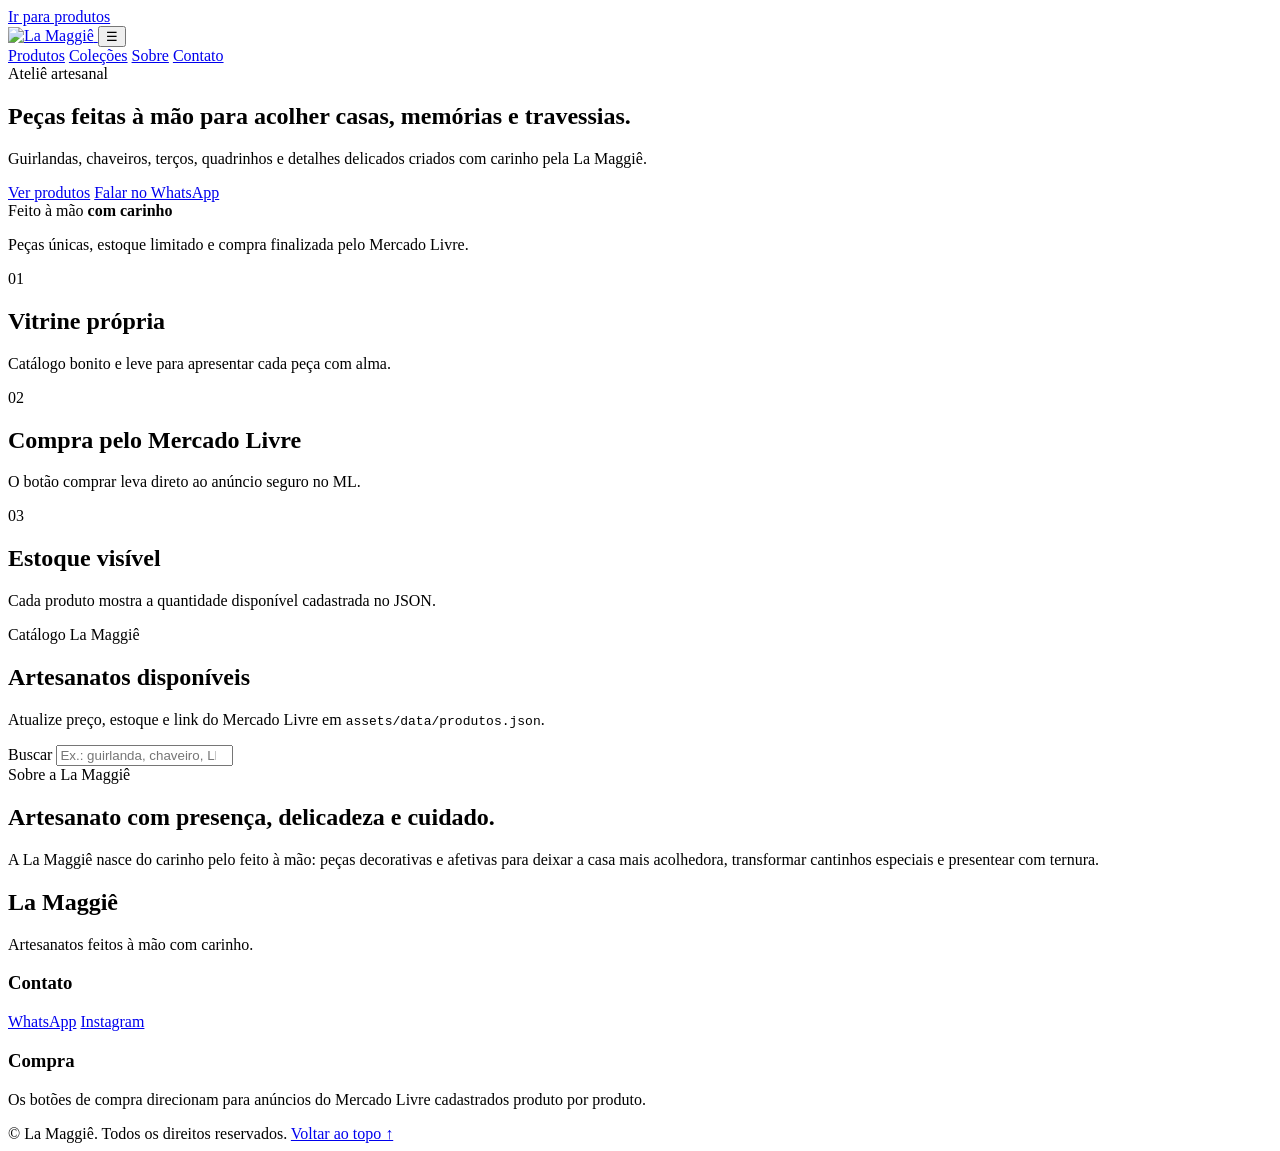
==== index.html @ 77d9218f "Add files via upload" ====
<!doctype html>
<html lang="pt-BR">
<head>
  <meta charset="utf-8">
  <meta name="viewport" content="width=device-width,initial-scale=1">
  <title>La Maggiê | Artesanatos feitos à mão com carinho</title>
  <meta name="description" content="Vitrine oficial La Maggiê: guirlandas, chaveiros, terços, quadrinhos e artesanatos feitos à mão com carinho. Compra segura pelo Mercado Livre.">
  <meta name="theme-color" content="#AC302D">
  <meta property="og:title" content="La Maggiê | Artesanatos feitos à mão">
  <meta property="og:description" content="Peças artesanais delicadas para decorar, presentear e acolher.">
  <meta property="og:type" content="website">
  <link rel="preconnect" href="https://cdn.awsli.com.br">
  <link rel="stylesheet" href="assets/css/styles.css">
</head>
<body>
  <a class="skip-link" href="#produtos">Ir para produtos</a>

  <header class="lm-header" id="topo">
    <div class="lm-container lm-nav">
      <a class="lm-brand" href="#topo" aria-label="La Maggiê início">
        <img id="brandLogo" src="https://cdn.awsli.com.br/2980/2980161/arquivos/logo-lamaggie-horizontal.png" alt="La Maggiê">
      </a>

      <button class="lm-menu-btn" id="menuBtn" aria-label="Abrir menu" aria-expanded="false">☰</button>

      <nav class="lm-menu" id="menu">
        <a href="#produtos">Produtos</a>
        <a href="#colecoes">Coleções</a>
        <a href="#sobre">Sobre</a>
        <a href="#contato">Contato</a>
      </nav>
    </div>
  </header>

  <main>
    <section class="lm-hero">
      <div class="lm-container lm-hero-grid">
        <div class="lm-hero-copy">
          <span class="lm-kicker">Ateliê artesanal</span>
          <h1>Peças feitas à mão para acolher casas, memórias e travessias.</h1>
          <p>Guirlandas, chaveiros, terços, quadrinhos e detalhes delicados criados com carinho pela La Maggiê.</p>

          <div class="lm-hero-actions">
            <a class="lm-btn lm-btn-primary" href="#produtos">Ver produtos</a>
            <a class="lm-btn lm-btn-ghost" id="heroWhatsapp" href="#" target="_blank" rel="noopener">Falar no WhatsApp</a>
          </div>
        </div>

        <div class="lm-hero-card" aria-label="Mensagem da La Maggiê">
          <div class="lm-hero-card-inner">
            <span>Feito à mão</span>
            <strong>com carinho</strong>
            <p>Peças únicas, estoque limitado e compra finalizada pelo Mercado Livre.</p>
          </div>
        </div>
      </div>
    </section>

    <section class="lm-banners" id="colecoes">
      <div class="lm-container lm-banners-grid">
        <article class="lm-mini-banner">
          <span>01</span>
          <h2>Vitrine própria</h2>
          <p>Catálogo bonito e leve para apresentar cada peça com alma.</p>
        </article>
        <article class="lm-mini-banner">
          <span>02</span>
          <h2>Compra pelo Mercado Livre</h2>
          <p>O botão comprar leva direto ao anúncio seguro no ML.</p>
        </article>
        <article class="lm-mini-banner">
          <span>03</span>
          <h2>Estoque visível</h2>
          <p>Cada produto mostra a quantidade disponível cadastrada no JSON.</p>
        </article>
      </div>
    </section>

    <section class="lm-catalog" id="produtos">
      <div class="lm-container">
        <div class="lm-section-head">
          <span class="lm-kicker">Catálogo La Maggiê</span>
          <h2>Artesanatos disponíveis</h2>
          <p>Atualize preço, estoque e link do Mercado Livre em <code>assets/data/produtos.json</code>.</p>
        </div>

        <div class="lm-tools">
          <label class="lm-search">
            <span>Buscar</span>
            <input id="searchInput" type="search" placeholder="Ex.: guirlanda, chaveiro, LM023...">
          </label>

          <div class="lm-filter" id="filters" aria-label="Filtros de categoria"></div>
        </div>

        <div class="lm-grid" id="productGrid" aria-live="polite"></div>
      </div>
    </section>

    <section class="lm-about" id="sobre">
      <div class="lm-container lm-about-card">
        <div>
          <span class="lm-kicker">Sobre a La Maggiê</span>
          <h2>Artesanato com presença, delicadeza e cuidado.</h2>
        </div>
        <p>A La Maggiê nasce do carinho pelo feito à mão: peças decorativas e afetivas para deixar a casa mais acolhedora, transformar cantinhos especiais e presentear com ternura.</p>
      </div>
    </section>
  </main>

  <footer class="lm-footer" id="contato">
    <div class="lm-container lm-footer-grid">
      <div>
        <h2>La Maggiê</h2>
        <p>Artesanatos feitos à mão com carinho.</p>
      </div>

      <div>
        <h3>Contato</h3>
        <a id="footerWhatsapp" href="#" target="_blank" rel="noopener">WhatsApp</a>
        <a id="footerInstagram" href="#" target="_blank" rel="noopener">Instagram</a>
      </div>

      <div>
        <h3>Compra</h3>
        <p>Os botões de compra direcionam para anúncios do Mercado Livre cadastrados produto por produto.</p>
      </div>
    </div>

    <div class="lm-container lm-copy">
      <span>© <span id="year"></span> La Maggiê. Todos os direitos reservados.</span>
      <a href="#topo">Voltar ao topo ↑</a>
    </div>
  </footer>

  <div class="lm-modal" id="productModal" role="dialog" aria-modal="true" aria-labelledby="modalTitle" hidden>
    <div class="lm-modal-backdrop" data-close-modal></div>
    <article class="lm-modal-card">
      <button class="lm-modal-close" type="button" data-close-modal aria-label="Fechar">×</button>
      <div id="modalContent"></div>
    </article>
  </div>

  <script src="assets/js/app.js"></script>
</body>
</html>
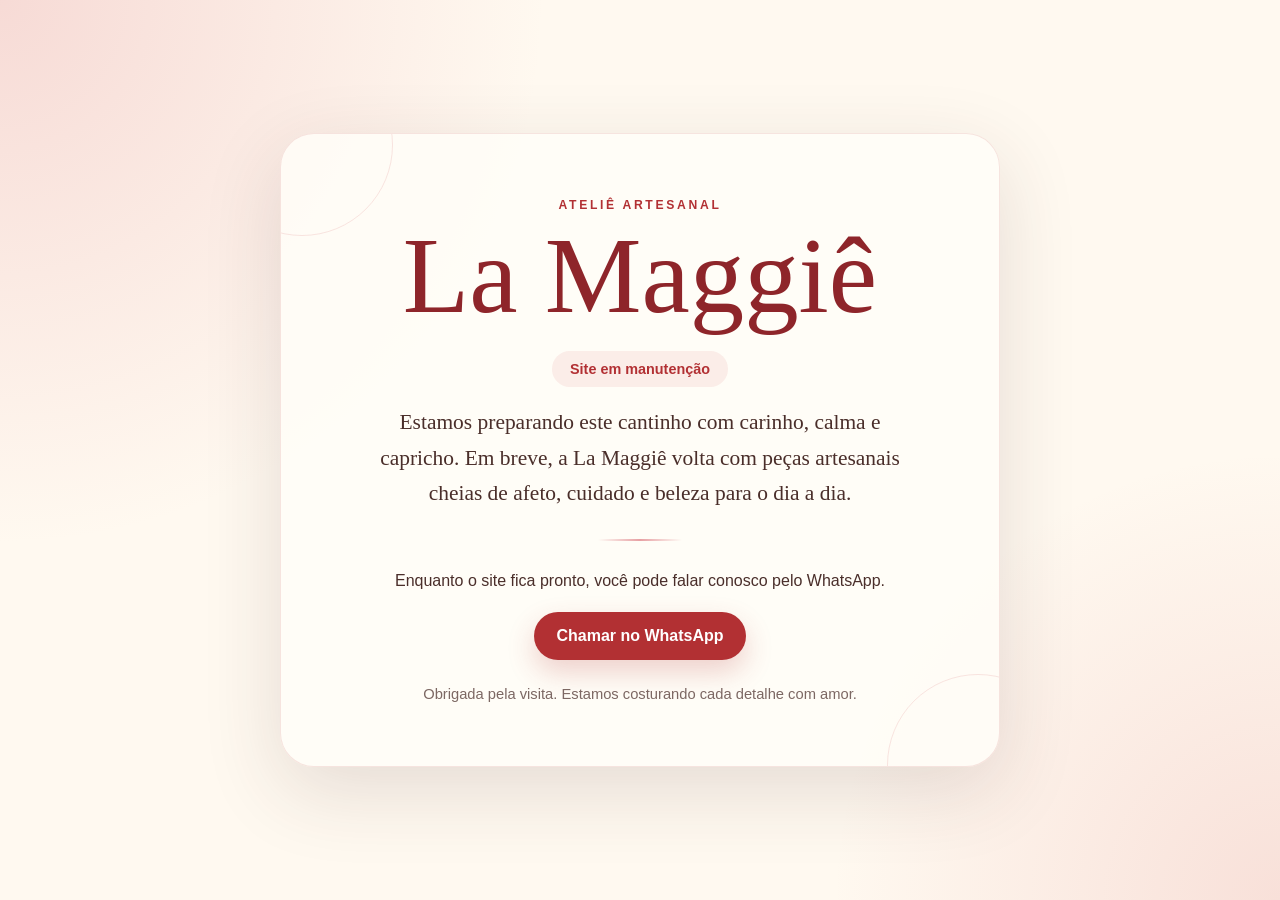
==== commit 30f65118: "Add files via upload" ====
--- a/index.html
+++ b/index.html
@@ -1,146 +1,61 @@
 <!doctype html>
 <html lang="pt-BR">
 <head>
-  <meta charset="utf-8">
-  <meta name="viewport" content="width=device-width,initial-scale=1">
-  <title>La Maggiê | Artesanatos feitos à mão com carinho</title>
-  <meta name="description" content="Vitrine oficial La Maggiê: guirlandas, chaveiros, terços, quadrinhos e artesanatos feitos à mão com carinho. Compra segura pelo Mercado Livre.">
-  <meta name="theme-color" content="#AC302D">
-  <meta property="og:title" content="La Maggiê | Artesanatos feitos à mão">
-  <meta property="og:description" content="Peças artesanais delicadas para decorar, presentear e acolher.">
-  <meta property="og:type" content="website">
-  <link rel="preconnect" href="https://cdn.awsli.com.br">
-  <link rel="stylesheet" href="assets/css/styles.css">
+  <meta charset="utf-8" />
+  <meta name="viewport" content="width=device-width, initial-scale=1" />
+  <title>La Maggiê | Site em manutenção</title>
+  <meta name="description" content="O site da La Maggiê está em manutenção. Em breve voltamos com novidades artesanais feitas com carinho." />
+  <meta name="robots" content="noindex,nofollow" />
+  <meta name="theme-color" content="#FFF9F0" />
+
+  <link rel="manifest" href="/manifest.webmanifest" />
+  <link rel="icon" href="/favicon.svg" type="image/svg+xml" />
+  <link rel="stylesheet" href="/styles.css" />
 </head>
+
 <body>
-  <a class="skip-link" href="#produtos">Ir para produtos</a>
+  <main class="page-shell" aria-labelledby="titulo-principal">
+    <section class="card">
+      <div class="brand-kicker">Ateliê artesanal</div>
 
-  <header class="lm-header" id="topo">
-    <div class="lm-container lm-nav">
-      <a class="lm-brand" href="#topo" aria-label="La Maggiê início">
-        <img id="brandLogo" src="https://cdn.awsli.com.br/2980/2980161/arquivos/logo-lamaggie-horizontal.png" alt="La Maggiê">
+      <h1 id="titulo-principal">La Maggiê</h1>
+
+      <p class="status-pill" aria-label="Status do site">
+        Site em manutenção
+      </p>
+
+      <p class="lead">
+        Estamos preparando este cantinho com carinho, calma e capricho.
+        Em breve, a La Maggiê volta com peças artesanais cheias de afeto,
+        cuidado e beleza para o dia a dia.
+      </p>
+
+      <div class="divider" aria-hidden="true"></div>
+
+      <p class="note">
+        Enquanto o site fica pronto, você pode falar conosco pelo WhatsApp.
+      </p>
+
+      <!-- Troque o número abaixo pelo WhatsApp oficial da La Maggiê.
+           Formato: 55 + DDD + número. Exemplo: 5519999999999 -->
+      <a class="button" href="https://wa.me/55SEUNUMEROAQUI" target="_blank" rel="noopener">
+        Chamar no WhatsApp
       </a>
 
-      <button class="lm-menu-btn" id="menuBtn" aria-label="Abrir menu" aria-expanded="false">☰</button>
-
-      <nav class="lm-menu" id="menu">
-        <a href="#produtos">Produtos</a>
-        <a href="#colecoes">Coleções</a>
-        <a href="#sobre">Sobre</a>
-        <a href="#contato">Contato</a>
-      </nav>
-    </div>
-  </header>
-
-  <main>
-    <section class="lm-hero">
-      <div class="lm-container lm-hero-grid">
-        <div class="lm-hero-copy">
-          <span class="lm-kicker">Ateliê artesanal</span>
-          <h1>Peças feitas à mão para acolher casas, memórias e travessias.</h1>
-          <p>Guirlandas, chaveiros, terços, quadrinhos e detalhes delicados criados com carinho pela La Maggiê.</p>
-
-          <div class="lm-hero-actions">
-            <a class="lm-btn lm-btn-primary" href="#produtos">Ver produtos</a>
-            <a class="lm-btn lm-btn-ghost" id="heroWhatsapp" href="#" target="_blank" rel="noopener">Falar no WhatsApp</a>
-          </div>
-        </div>
-
-        <div class="lm-hero-card" aria-label="Mensagem da La Maggiê">
-          <div class="lm-hero-card-inner">
-            <span>Feito à mão</span>
-            <strong>com carinho</strong>
-            <p>Peças únicas, estoque limitado e compra finalizada pelo Mercado Livre.</p>
-          </div>
-        </div>
-      </div>
-    </section>
-
-    <section class="lm-banners" id="colecoes">
-      <div class="lm-container lm-banners-grid">
-        <article class="lm-mini-banner">
-          <span>01</span>
-          <h2>Vitrine própria</h2>
-          <p>Catálogo bonito e leve para apresentar cada peça com alma.</p>
-        </article>
-        <article class="lm-mini-banner">
-          <span>02</span>
-          <h2>Compra pelo Mercado Livre</h2>
-          <p>O botão comprar leva direto ao anúncio seguro no ML.</p>
-        </article>
-        <article class="lm-mini-banner">
-          <span>03</span>
-          <h2>Estoque visível</h2>
-          <p>Cada produto mostra a quantidade disponível cadastrada no JSON.</p>
-        </article>
-      </div>
-    </section>
-
-    <section class="lm-catalog" id="produtos">
-      <div class="lm-container">
-        <div class="lm-section-head">
-          <span class="lm-kicker">Catálogo La Maggiê</span>
-          <h2>Artesanatos disponíveis</h2>
-          <p>Atualize preço, estoque e link do Mercado Livre em <code>assets/data/produtos.json</code>.</p>
-        </div>
-
-        <div class="lm-tools">
-          <label class="lm-search">
-            <span>Buscar</span>
-            <input id="searchInput" type="search" placeholder="Ex.: guirlanda, chaveiro, LM023...">
-          </label>
-
-          <div class="lm-filter" id="filters" aria-label="Filtros de categoria"></div>
-        </div>
-
-        <div class="lm-grid" id="productGrid" aria-live="polite"></div>
-      </div>
-    </section>
-
-    <section class="lm-about" id="sobre">
-      <div class="lm-container lm-about-card">
-        <div>
-          <span class="lm-kicker">Sobre a La Maggiê</span>
-          <h2>Artesanato com presença, delicadeza e cuidado.</h2>
-        </div>
-        <p>A La Maggiê nasce do carinho pelo feito à mão: peças decorativas e afetivas para deixar a casa mais acolhedora, transformar cantinhos especiais e presentear com ternura.</p>
-      </div>
+      <p class="small">
+        Obrigada pela visita. Estamos costurando cada detalhe com amor.
+      </p>
     </section>
   </main>
 
-  <footer class="lm-footer" id="contato">
-    <div class="lm-container lm-footer-grid">
-      <div>
-        <h2>La Maggiê</h2>
-        <p>Artesanatos feitos à mão com carinho.</p>
-      </div>
-
-      <div>
-        <h3>Contato</h3>
-        <a id="footerWhatsapp" href="#" target="_blank" rel="noopener">WhatsApp</a>
-        <a id="footerInstagram" href="#" target="_blank" rel="noopener">Instagram</a>
-      </div>
-
-      <div>
-        <h3>Compra</h3>
-        <p>Os botões de compra direcionam para anúncios do Mercado Livre cadastrados produto por produto.</p>
-      </div>
-    </div>
-
-    <div class="lm-container lm-copy">
-      <span>© <span id="year"></span> La Maggiê. Todos os direitos reservados.</span>
-      <a href="#topo">Voltar ao topo ↑</a>
-    </div>
-  </footer>
-
-  <div class="lm-modal" id="productModal" role="dialog" aria-modal="true" aria-labelledby="modalTitle" hidden>
-    <div class="lm-modal-backdrop" data-close-modal></div>
-    <article class="lm-modal-card">
-      <button class="lm-modal-close" type="button" data-close-modal aria-label="Fechar">×</button>
-      <div id="modalContent"></div>
-    </article>
-  </div>
-
-  <script src="assets/js/app.js"></script>
+  <script>
+    // Service Worker temporário de manutenção.
+    // Quando o site definitivo entrar no ar, remova este registro ou substitua por um SW novo.
+    if ('serviceWorker' in navigator) {
+      window.addEventListener('load', () => {
+        navigator.serviceWorker.register('/sw.js').catch(() => {});
+      });
+    }
+  </script>
 </body>
 </html>
--- a/styles.css
+++ b/styles.css
@@ -0,0 +1,163 @@
+:root {
+  --creme-base: #FFF9F0;
+  --creme-claro: #FFFDF8;
+  --rosa-suave: #E7A0A3;
+  --coral: #D96F6F;
+  --vinho: #B23033;
+  --vinho-escuro: #8E252A;
+  --marrom-texto: #4A2E2A;
+  --sombra: 0 24px 80px rgba(74, 46, 42, 0.14);
+}
+
+* {
+  box-sizing: border-box;
+}
+
+html {
+  min-height: 100%;
+  background:
+    radial-gradient(circle at top left, rgba(231, 160, 163, 0.34), transparent 34rem),
+    radial-gradient(circle at bottom right, rgba(217, 111, 111, 0.18), transparent 28rem),
+    var(--creme-base);
+}
+
+body {
+  margin: 0;
+  min-height: 100vh;
+  font-family: Georgia, "Times New Roman", serif;
+  color: var(--marrom-texto);
+}
+
+.page-shell {
+  min-height: 100vh;
+  display: grid;
+  place-items: center;
+  padding: 28px 18px;
+}
+
+.card {
+  width: min(720px, 100%);
+  background: rgba(255, 253, 248, 0.88);
+  border: 1px solid rgba(178, 48, 51, 0.12);
+  border-radius: 34px;
+  box-shadow: var(--sombra);
+  padding: clamp(30px, 7vw, 64px);
+  text-align: center;
+  position: relative;
+  overflow: hidden;
+}
+
+.card::before,
+.card::after {
+  content: "";
+  position: absolute;
+  width: 180px;
+  height: 180px;
+  border: 1px solid rgba(231, 160, 163, 0.28);
+  border-radius: 999px;
+  pointer-events: none;
+}
+
+.card::before {
+  top: -80px;
+  left: -70px;
+}
+
+.card::after {
+  bottom: -90px;
+  right: -70px;
+}
+
+.brand-kicker {
+  font-family: Arial, Helvetica, sans-serif;
+  text-transform: uppercase;
+  letter-spacing: 0.22em;
+  font-size: 0.76rem;
+  color: var(--vinho);
+  font-weight: 700;
+  margin-bottom: 12px;
+}
+
+h1 {
+  margin: 0;
+  color: var(--vinho-escuro);
+  font-size: clamp(3rem, 12vw, 6.8rem);
+  line-height: 0.95;
+  font-weight: 400;
+}
+
+.status-pill {
+  display: inline-flex;
+  align-items: center;
+  justify-content: center;
+  margin: 24px 0 18px;
+  padding: 10px 18px;
+  border-radius: 999px;
+  background: rgba(231, 160, 163, 0.18);
+  color: var(--vinho);
+  font-family: Arial, Helvetica, sans-serif;
+  font-size: 0.9rem;
+  font-weight: 700;
+}
+
+.lead {
+  max-width: 560px;
+  margin: 0 auto;
+  font-size: clamp(1.12rem, 2.5vw, 1.34rem);
+  line-height: 1.65;
+}
+
+.divider {
+  width: 84px;
+  height: 2px;
+  margin: 28px auto;
+  background: linear-gradient(90deg, transparent, var(--rosa-suave), transparent);
+}
+
+.note {
+  font-family: Arial, Helvetica, sans-serif;
+  margin: 0 auto 18px;
+  font-size: 1rem;
+  line-height: 1.55;
+  max-width: 520px;
+}
+
+.button {
+  display: inline-flex;
+  align-items: center;
+  justify-content: center;
+  min-height: 48px;
+  padding: 14px 22px;
+  border-radius: 999px;
+  background: var(--vinho);
+  color: #fff;
+  text-decoration: none;
+  font-family: Arial, Helvetica, sans-serif;
+  font-weight: 700;
+  box-shadow: 0 12px 28px rgba(178, 48, 51, 0.22);
+  transition: transform 180ms ease, box-shadow 180ms ease, background 180ms ease;
+}
+
+.button:hover,
+.button:focus {
+  transform: translateY(-2px);
+  background: var(--vinho-escuro);
+  box-shadow: 0 16px 34px rgba(142, 37, 42, 0.28);
+}
+
+.small {
+  margin: 26px 0 0;
+  font-family: Arial, Helvetica, sans-serif;
+  color: rgba(74, 46, 42, 0.72);
+  font-size: 0.92rem;
+}
+
+@media (max-width: 520px) {
+  .card {
+    border-radius: 26px;
+  }
+
+  .lead {
+    line-height: 1.55;
+  }
+}
